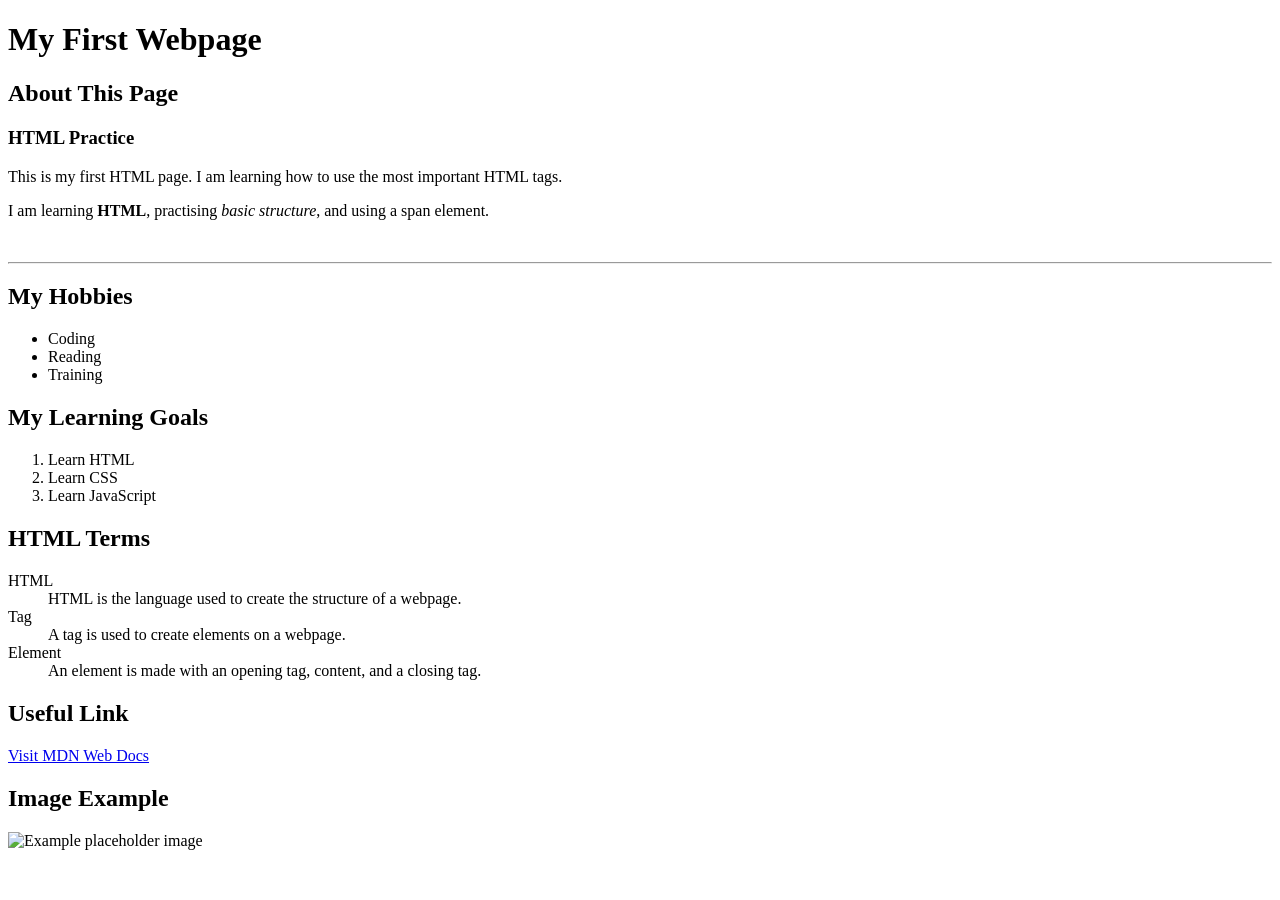
==== index.html @ e10c8bc6 "Add first HTML webpage" ====
<!DOCTYPE html>
<html lang="en">
<head>
  <meta charset="UTF-8">
  <meta name="viewport" content="width=device-width, initial-scale=1.0">
  <title>My First Webpage</title>
</head>
<body>

  <h1>My First Webpage</h1>
  <h2>About This Page</h2>
  <h3>HTML Practice</h3>

  <p>
    This is my first HTML page. I am learning how to use the most important HTML tags.
  </p>

  <p>
    I am learning <strong>HTML</strong>, practising <em>basic structure</em>, 
    and using a <span>span element</span>.
  </p>

  <br>

  <hr>

  <h2>My Hobbies</h2>

  <ul>
    <li>Coding</li>
    <li>Reading</li>
    <li>Training</li>
  </ul>

  <h2>My Learning Goals</h2>

  <ol>
    <li>Learn HTML</li>
    <li>Learn CSS</li>
    <li>Learn JavaScript</li>
  </ol>

  <h2>HTML Terms</h2>

  <dl>
    <dt>HTML</dt>
    <dd>HTML is the language used to create the structure of a webpage.</dd>

    <dt>Tag</dt>
    <dd>A tag is used to create elements on a webpage.</dd>

    <dt>Element</dt>
    <dd>An element is made with an opening tag, content, and a closing tag.</dd>
  </dl>

  <h2>Useful Link</h2>

  <a href="https://developer.mozilla.org/" target="_blank">
    Visit MDN Web Docs
  </a>

  <h2>Image Example</h2>

  <img 
    src="https://via.placeholder.com/300" 
    alt="Example placeholder image"
  >

</body>
</html>
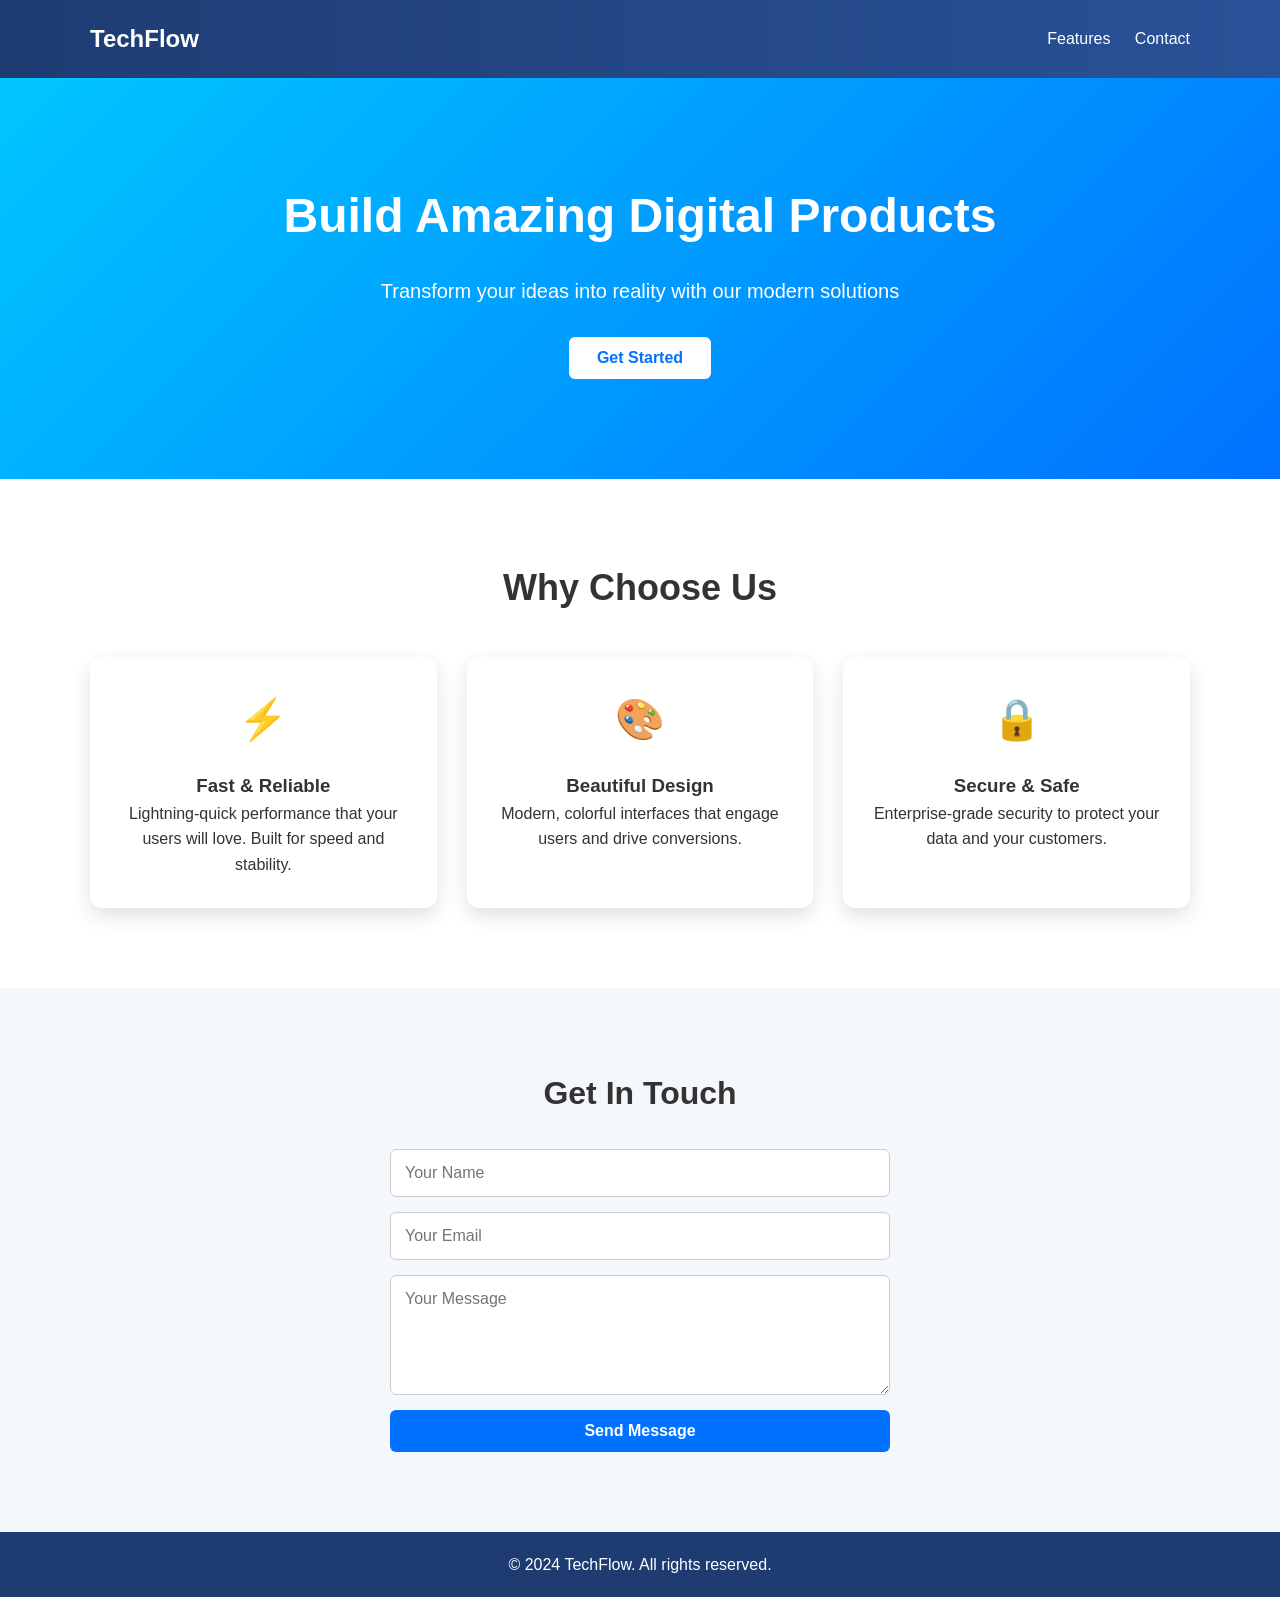
==== commit 66ce8081: "Create hero and products sections" ====
--- a/index.html
+++ b/index.html
@@ -1,70 +1,251 @@
 <!DOCTYPE html>
 <html lang="en">
 <head>
-  <meta charset="UTF-8">
-  <meta name="viewport" content="width=device-width, initial-scale=1.0">
-  <title>My First Webpage</title>
+    <meta charset="UTF-8">
+    <meta name="viewport" content="width=device-width, initial-scale=1.0">
+    <title>TechFlow - Digital Solutions</title>
+    <style>
+        /* RESET & BASE STYLES */
+        * {
+            margin: 0;
+            padding: 0;
+            box-sizing: border-box;
+        }
+
+        body {
+            font-family: 'Segoe UI', Tahoma, Geneva, Verdana, sans-serif;
+            line-height: 1.6;
+            color: #333;
+        }
+
+        /* TODO: Add your CSS here! */
+        /* Instructions:
+           1. Style the header with a gradient background and flexbox navigation
+           2. Create the hero section with a gradient, centered content, and CTA button
+           3. Style the features cards with flexbox, shadows, and hover effects
+           4. Design the contact form section with inputs and button
+           5. Add responsive design for mobile devices
+        */
+        header {
+  background: linear-gradient(90deg, #1e3c72, #2a5298);
+  color: white;
+  padding: 20px;
+}
+
+.header-container {
+  max-width: 1100px;
+  margin: 0 auto;
+  display: flex;
+  justify-content: space-between;
+  align-items: center;
+}
+
+.logo {
+  font-size: 24px;
+  font-weight: bold;
+}
+
+nav a {
+  color: white;
+  text-decoration: none;
+  margin-left: 20px;
+  font-weight: 500;
+}
+
+.hero {
+  background: linear-gradient(135deg, #00c6ff, #0072ff);
+  color: white;
+  text-align: center;
+  padding: 100px 20px;
+}
+
+.hero h1 {
+  font-size: 48px;
+  margin-bottom: 20px;
+}
+
+.hero p {
+  font-size: 20px;
+  margin-bottom: 30px;
+}
+
+.hero button,
+form button {
+  background-color: white;
+  color: #0072ff;
+  border: none;
+  padding: 12px 28px;
+  border-radius: 6px;
+  font-size: 16px;
+  cursor: pointer;
+  font-weight: bold;
+}
+
+.features {
+  padding: 80px 20px;
+  text-align: center;
+}
+
+.features h2 {
+  font-size: 36px;
+  margin-bottom: 40px;
+}
+
+.cards-container {
+  max-width: 1100px;
+  margin: 0 auto;
+  display: flex;
+  gap: 30px;
+  justify-content: center;
+}
+
+.card {
+  background-color: white;
+  padding: 30px;
+  border-radius: 12px;
+  box-shadow: 0 8px 20px rgba(0, 0, 0, 0.12);
+  flex: 1;
+  transition: transform 0.3s ease;
+}
+
+.card:hover {
+  transform: translateY(-10px);
+}
+
+.card-icon {
+  font-size: 40px;
+  margin-bottom: 20px;
+}
+
+.form-section {
+  background-color: #f4f7fb;
+  padding: 80px 20px;
+}
+
+.form-container {
+  max-width: 500px;
+  margin: 0 auto;
+  text-align: center;
+}
+
+.form-container h2 {
+  font-size: 32px;
+  margin-bottom: 30px;
+}
+
+form {
+  display: flex;
+  flex-direction: column;
+  gap: 15px;
+}
+
+input,
+textarea {
+  padding: 14px;
+  border: 1px solid #ccc;
+  border-radius: 6px;
+  font-family: inherit;
+  font-size: 16px;
+}
+
+textarea {
+  min-height: 120px;
+}
+
+form button {
+  background-color: #0072ff;
+  color: white;
+}
+
+footer {
+  background-color: #1e3c72;
+  color: white;
+  text-align: center;
+  padding: 20px;
+}
+
+@media (max-width: 768px) {
+  .header-container {
+    flex-direction: column;
+    gap: 15px;
+  }
+
+  nav a {
+    margin: 0 10px;
+  }
+
+  .hero h1 {
+    font-size: 34px;
+  }
+
+  .cards-container {
+    flex-direction: column;
+  }
+} v
+    </style>
 </head>
 <body>
-
-  <h1>My First Webpage</h1>
-  <h2>About This Page</h2>
-  <h3>HTML Practice</h3>
-
-  <p>
-    This is my first HTML page. I am learning how to use the most important HTML tags.
-  </p>
-
-  <p>
-    I am learning <strong>HTML</strong>, practising <em>basic structure</em>, 
-    and using a <span>span element</span>.
-  </p>
-
-  <br>
-
-  <hr>
-
-  <h2>My Hobbies</h2>
-
-  <ul>
-    <li>Coding</li>
-    <li>Reading</li>
-    <li>Training</li>
-  </ul>
-
-  <h2>My Learning Goals</h2>
-
-  <ol>
-    <li>Learn HTML</li>
-    <li>Learn CSS</li>
-    <li>Learn JavaScript</li>
-  </ol>
-
-  <h2>HTML Terms</h2>
-
-  <dl>
-    <dt>HTML</dt>
-    <dd>HTML is the language used to create the structure of a webpage.</dd>
-
-    <dt>Tag</dt>
-    <dd>A tag is used to create elements on a webpage.</dd>
-
-    <dt>Element</dt>
-    <dd>An element is made with an opening tag, content, and a closing tag.</dd>
-  </dl>
-
-  <h2>Useful Link</h2>
-
-  <a href="https://developer.mozilla.org/" target="_blank">
-    Visit MDN Web Docs
-  </a>
-
-  <h2>Image Example</h2>
-
-  <img 
-    src="https://via.placeholder.com/300" 
-    alt="Example placeholder image"
-  >
-
+    <!-- HEADER / NAVIGATION -->
+    <header>
+        <div class="header-container">
+            <div class="logo">TechFlow</div>
+            <nav>
+                <a href="#features">Features</a>
+                <a href="#contact">Contact</a>
+            </nav>
+        </div>
+    </header>
+
+    <!-- HERO SECTION -->
+    <section class="hero">
+        <h1>Build Amazing Digital Products</h1>
+        <p>Transform your ideas into reality with our modern solutions</p>
+        <button>Get Started</button>
+    </section>
+
+    <!-- FEATURES SECTION -->
+    <section class="features" id="features">
+        <h2>Why Choose Us</h2>
+        <div class="cards-container">
+            <!-- CARD 1 -->
+            <div class="card">
+                <div class="card-icon">⚡</div>
+                <h3>Fast & Reliable</h3>
+                <p>Lightning-quick performance that your users will love. Built for speed and stability.</p>
+            </div>
+
+            <!-- CARD 2 -->
+            <div class="card">
+                <div class="card-icon">🎨</div>
+                <h3>Beautiful Design</h3>
+                <p>Modern, colorful interfaces that engage users and drive conversions.</p>
+            </div>
+
+            <!-- CARD 3 -->
+            <div class="card">
+                <div class="card-icon">🔒</div>
+                <h3>Secure & Safe</h3>
+                <p>Enterprise-grade security to protect your data and your customers.</p>
+            </div>
+        </div>
+    </section>
+
+    <!-- CONTACT FORM SECTION -->
+    <section class="form-section" id="contact">
+        <div class="form-container">
+            <h2>Get In Touch</h2>
+            <form>
+                <input type="text" placeholder="Your Name" required>
+                <input type="email" placeholder="Your Email" required>
+                <textarea placeholder="Your Message" required></textarea>
+                <button type="submit">Send Message</button>
+            </form>
+        </div>
+    </section>
+
+    <!-- FOOTER -->
+    <footer>
+        <p>&copy; 2024 TechFlow. All rights reserved.</p>
+    </footer>
 </body>
-</html>+</html> 
